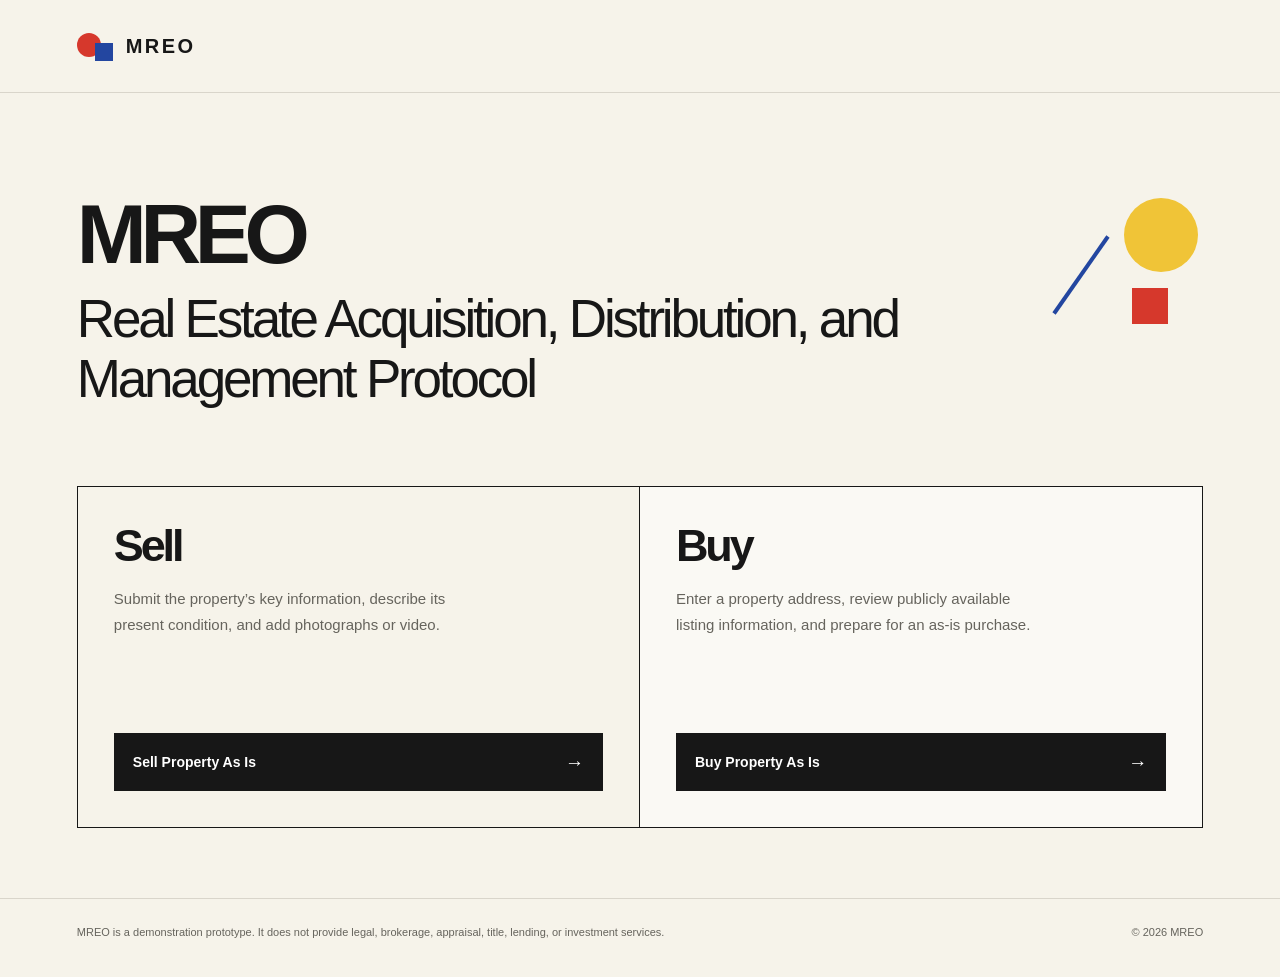
==== index.html @ d744390f "Update index.html" ====
<!DOCTYPE html>
<html lang="en">
<head>
  <meta charset="UTF-8">
  <meta name="viewport" content="width=device-width, initial-scale=1.0">

  <meta
    name="description"
    content="MREO provides a streamlined prototype for buying and selling real estate as is."
  >

  <title>MREO | Real Estate Protocol</title>

  <link rel="stylesheet" href="styles.css">
</head>

<body class="landing-page">
  <header class="site-header">
    <a class="brand" href="index.html" aria-label="MREO home">
      <span class="brand-mark" aria-hidden="true">
        <span class="brand-circle"></span>
        <span class="brand-square"></span>
      </span>

      <span class="brand-name">MREO</span>
    </a>


  </header>

  <main>
    <section class="hero" aria-labelledby="main-heading">
      <div class="hero-decoration" aria-hidden="true">
        <span class="shape shape-circle"></span>
        <span class="shape shape-line"></span>
        <span class="shape shape-square"></span>
      </div>

      <div class="hero-content">

        <h1 id="main-heading">
          MREO
          <span>Real Estate Acquisition, Distribution, and Management Protocol</span>
        </h1>


      </div>

      <div class="action-grid" aria-label="Choose a property pathway">
        <article class="pathway-card seller-card">
          <div>

            <h2>Sell</h2>

            <p>
              Submit the property’s key information, describe its present
              condition, and add photographs or video.
            </p>
          </div>

          <a class="action-button action-button-dark" href="seller.html">
            <span>Sell Property As Is</span>
            <span class="button-arrow" aria-hidden="true">→</span>
          </a>
        </article>

        <article class="pathway-card buyer-card">
          <div>

            <h2>Buy</h2>

            <p>
              Enter a property address, review publicly available listing
              information, and prepare for an as-is purchase.
            </p>
          </div>

          <a class="action-button action-button-dark" href="buyer.html">
            <span>Buy Property As Is</span>
            <span class="button-arrow" aria-hidden="true">→</span>
          </a>
        </article>
      </div>
    </section>


  </main>

  <footer class="site-footer">
    <p>
      MREO is a demonstration prototype. It does not provide legal, brokerage,
      appraisal, title, lending, or investment services.
    </p>

    <p>&copy; <span id="current-year">2026</span> MREO</p>
  </footer>

  <script src="app.js"></script>
</body>
</html>
---- styles.css ----
/* =========================================
   MREO — BAUHAUS DESIGN SYSTEM
   ========================================= */

:root {
  --paper: #f6f3ea;
  --white: #ffffff;
  --ink: #171717;
  --muted: #66645d;
  --line: #d9d5cb;

  --red: #d6382c;
  --blue: #2346a0;
  --yellow: #f0c437;

  --max-width: 1180px;
  --page-padding: clamp(22px, 6vw, 82px);

  --font:
    "Avenir Next",
    Avenir,
    "Helvetica Neue",
    Helvetica,
    Arial,
    sans-serif;
}

/* =========================================
   GENERAL
   ========================================= */

*,
*::before,
*::after {
  box-sizing: border-box;
}

html {
  scroll-behavior: smooth;
}

body {
  margin: 0;
  min-width: 320px;
  min-height: 100vh;

  background: var(--paper);
  color: var(--ink);

  font-family: var(--font);
  font-size: 16px;
  line-height: 1.6;

  -webkit-font-smoothing: antialiased;
  -moz-osx-font-smoothing: grayscale;
}

a {
  color: inherit;
}

button,
input,
select,
textarea {
  font: inherit;
}

button,
a,
input,
select,
textarea {
  -webkit-tap-highlight-color: transparent;
}

::selection {
  background: var(--yellow);
  color: var(--ink);
}

/* =========================================
   HEADER
   ========================================= */

.site-header {
  width: 100%;
  max-width: calc(var(--max-width) + (var(--page-padding) * 2));

  margin: 0 auto;
  padding: 30px var(--page-padding);

  display: flex;
  align-items: center;
  justify-content: space-between;

  border-bottom: 1px solid var(--line);
}

.brand {
  display: inline-flex;
  align-items: center;
  gap: 13px;

  text-decoration: none;
}

.brand-mark {
  position: relative;

  width: 36px;
  height: 32px;

  display: block;
}

.brand-circle {
  position: absolute;
  top: 3px;
  left: 0;

  width: 24px;
  height: 24px;

  background: var(--red);
  border-radius: 50%;
}

.brand-square {
  position: absolute;
  right: 0;
  bottom: 1px;

  width: 18px;
  height: 18px;

  background: var(--blue);
}

.brand-name {
  font-size: 20px;
  font-weight: 800;
  letter-spacing: 0.12em;
}

.prototype-label {
  margin: 0;

  color: var(--muted);

  font-size: 12px;
  font-weight: 600;
  letter-spacing: 0.08em;
  text-transform: uppercase;
}

/* =========================================
   LANDING PAGE
   ========================================= */

.hero {
  position: relative;

  width: 100%;
  max-width: calc(var(--max-width) + (var(--page-padding) * 2));

  margin: 0 auto;
  padding: 100px var(--page-padding) 70px;
}

.hero-content {
  position: relative;
  z-index: 1;

  max-width: 850px;
}

.eyebrow,
.section-label {
  margin: 0 0 22px;

  color: var(--blue);

  font-size: 12px;
  font-weight: 800;
  letter-spacing: 0.16em;
  text-transform: uppercase;
}

.hero h1 {
  max-width: 850px;

  margin: 0;

  font-size: clamp(40px, 7vw, 84px);
  font-weight: 800;
  letter-spacing: -0.075em;
  line-height: 0.98;
}

.hero h1 span {
  display: block;

  margin-top: 14px;

  font-size: clamp(26px, 4.2vw, 53px);
  font-weight: 500;
  letter-spacing: -0.06em;
  line-height: 1.12;
}

.hero-introduction {
  max-width: 630px;

  margin: 28px 0 0;

  color: var(--muted);

  font-size: clamp(16px, 2vw, 19px);
  line-height: 1.75;
}

/* =========================================
   GEOMETRIC ACCENTS
   ========================================= */

.hero-decoration {
  position: absolute;
  top: 105px;
  right: var(--page-padding);

  width: 130px;
  height: 130px;

  pointer-events: none;
}

.shape {
  position: absolute;
  display: block;
}

.shape-circle {
  top: 0;
  right: 5px;

  width: 74px;
  height: 74px;

  background: var(--yellow);
  border-radius: 50%;
}

.shape-square {
  right: 35px;
  bottom: 4px;

  width: 36px;
  height: 36px;

  background: var(--red);
}

.shape-line {
  top: 30px;
  left: 6px;

  width: 4px;
  height: 94px;

  background: var(--blue);

  transform: rotate(35deg);
}

/* =========================================
   SELL / BUY CARDS
   ========================================= */

.action-grid {
  display: grid;
  grid-template-columns: repeat(2, minmax(0, 1fr));
  gap: 0;

  margin-top: 78px;

  border: 1px solid var(--ink);
}

.pathway-card {
  min-height: 340px;

  padding: 36px;

  display: flex;
  flex-direction: column;
  justify-content: space-between;
}

.seller-card {
  border-right: 1px solid var(--ink);
}

.buyer-card {
  background: rgba(255, 255, 255, 0.45);
}

.card-number {
  margin: 0 0 14px;

  color: var(--muted);

  font-size: 12px;
  font-weight: 700;
  letter-spacing: 0.15em;
}

.pathway-card h2 {
  margin: 0;

  font-size: 45px;
  font-weight: 800;
  letter-spacing: -0.07em;
  line-height: 1;
}

.pathway-card h2 + p {
  max-width: 375px;

  margin: 18px 0 28px;

  color: var(--muted);

  font-size: 15px;
  line-height: 1.7;
}

/* =========================================
   BUTTONS
   ========================================= */

.action-button,
.primary-button,
.secondary-button,
.contract-button,
.back-link {
  transition:
    background-color 180ms ease,
    color 180ms ease,
    border-color 180ms ease,
    transform 180ms ease;
}

.action-button {
  min-height: 58px;

  padding: 15px 18px;

  display: flex;
  align-items: center;
  justify-content: space-between;
  gap: 18px;

  border: 1px solid transparent;

  font-size: 14px;
  font-weight: 700;
  text-decoration: none;
}

.action-button-dark {
  background: var(--ink);
  color: var(--white);
}

.action-button-dark:hover {
  background: var(--blue);
}

.action-button-red {
  background: var(--red);
  color: var(--white);
}

.action-button-red:hover {
  background: var(--ink);
}

.button-arrow {
  font-size: 19px;
  line-height: 1;
}

.primary-button,
.secondary-button,
.contract-button {
  min-height: 54px;

  padding: 13px 20px;

  display: inline-flex;
  align-items: center;
  justify-content: center;
  gap: 10px;

  border: 1px solid var(--ink);
  border-radius: 0;

  cursor: pointer;

  font-size: 14px;
  font-weight: 700;
  text-decoration: none;
}

.primary-button {
  background: var(--ink);
  color: var(--white);
}

.primary-button:hover {
  background: var(--blue);
  border-color: var(--blue);
}

.secondary-button,
.contract-button {
  background: transparent;
  color: var(--ink);
}

.secondary-button:hover,
.contract-button:hover {
  background: var(--yellow);
}

.button-red {
  background: var(--red);
  color: var(--white);

  border-color: var(--red);
}

.button-red:hover {
  background: var(--ink);
  border-color: var(--ink);
}

.button-blue {
  background: var(--blue);
  color: var(--white);

  border-color: var(--blue);
}

.button-blue:hover {
  background: var(--ink);
  border-color: var(--ink);
}

.button-group,
.form-actions {
  display: flex;
  flex-wrap: wrap;
  gap: 12px;

  margin-top: 28px;
}

.action-button:focus-visible,
.primary-button:focus-visible,
.secondary-button:focus-visible,
.contract-button:focus-visible,
.back-link:focus-visible {
  outline: 3px solid var(--yellow);
  outline-offset: 4px;
}

/* =========================================
   PRINCIPLES
   ========================================= */

.principles {
  max-width: calc(var(--max-width) + (var(--page-padding) * 2));

  margin: 0 auto;
  padding: 0 var(--page-padding) 56px;

  display: flex;
  flex-wrap: wrap;
  gap: 12px 34px;
}

.principles p {
  margin: 0;

  color: var(--muted);

  font-size: 12px;
  font-weight: 700;
  letter-spacing: 0.08em;
  text-transform: uppercase;
}

.principles p::before {
  width: 8px;
  height: 8px;

  margin-right: 9px;

  display: inline-block;

  background: var(--red);
  border-radius: 50%;

  content: "";
}

.principles p:nth-child(2)::before {
  background: var(--blue);
  border-radius: 0;
}

.principles p:nth-child(3)::before {
  background: var(--yellow);
  border-radius: 0;

  transform: rotate(45deg);
}

/* =========================================
   INTERIOR PAGES
   ========================================= */

.page-shell,
.content-shell,
.interior-page {
  width: 100%;
  max-width: calc(var(--max-width) + (var(--page-padding) * 2));

  margin: 0 auto;
  padding: 62px var(--page-padding) 90px;
}

.back-link {
  display: inline-flex;
  align-items: center;
  gap: 8px;

  margin-bottom: 36px;

  color: var(--muted);

  font-size: 13px;
  font-weight: 600;
  text-decoration: none;
}

.back-link:hover {
  color: var(--red);
}

.page-heading,
.page-intro {
  max-width: 760px;

  margin-bottom: 42px;
}

.page-heading h1,
.page-intro h1,
.interior-page h1 {
  margin: 0 0 16px;

  font-size: clamp(40px, 7vw, 74px);
  font-weight: 800;
  letter-spacing: -0.08em;
  line-height: 1;
}

.page-heading > p:not(.eyebrow),
.page-intro > p:not(.eyebrow) {
  max-width: 650px;

  margin: 0;

  color: var(--muted);

  font-size: 17px;
  line-height: 1.75;
}

.content-layout,
.two-column-layout {
  display: grid;
  grid-template-columns: minmax(0, 1.7fr) minmax(270px, 0.85fr);
  gap: 35px;

  align-items: start;
}

/* =========================================
   FORMS AND INFORMATION PANELS
   ========================================= */

.form-panel,
.info-panel,
.detail-card,
.property-card,
.result-card,
.contract-panel {
  padding: 30px;

  background: rgba(255, 255, 255, 0.56);

  border: 1px solid var(--ink);
}

.info-panel,
.detail-card {
  position: sticky;
  top: 24px;

  background: transparent;
}

.form-panel h2,
.info-panel h2,
.detail-card h2,
.property-card h2,
.result-card h2,
.contract-panel h2 {
  margin: 0 0 20px;

  font-size: 24px;
  font-weight: 800;
  letter-spacing: -0.05em;
  line-height: 1.1;
}

.info-panel p,
.detail-card p,
.property-card p,
.result-card p {
  color: var(--muted);

  font-size: 14px;
  line-height: 1.75;
}

.info-panel ul,
.detail-card ul {
  margin: 20px 0 0;
  padding-left: 19px;

  color: var(--muted);

  font-size: 14px;
  line-height: 1.8;
}

.info-panel li + li,
.detail-card li + li {
  margin-top: 8px;
}

.form-grid {
  display: grid;
  grid-template-columns: repeat(2, minmax(0, 1fr));
  gap: 20px;
}

.form-field,
.field-group {
  display: flex;
  flex-direction: column;
  gap: 8px;
}

.full-width,
.field-full,
.span-two {
  grid-column: 1 / -1;
}

label,
.field-label {
  color: var(--ink);

  font-size: 13px;
  font-weight: 700;
}

input,
select,
textarea {
  width: 100%;
  min-height: 49px;

  padding: 12px 13px;

  background: var(--white);
  color: var(--ink);

  border: 1px solid var(--line);
  border-radius: 0;

  outline: none;

  transition:
    border-color 180ms ease,
    box-shadow 180ms ease;
}

input:focus,
select:focus,
textarea:focus {
  border-color: var(--blue);

  box-shadow: 0 0 0 2px rgba(35, 70, 160, 0.12);
}

input::placeholder,
textarea::placeholder {
  color: #99958b;
}

textarea {
  min-height: 120px;

  resize: vertical;
}

.field-note,
.helper-text {
  margin: 0;

  color: var(--muted);

  font-size: 12px;
  line-height: 1.6;
}

/* =========================================
   UPLOADS
   ========================================= */

.upload-area,
.file-drop-zone {
  position: relative;

  min-height: 160px;

  padding: 25px;

  display: flex;
  flex-direction: column;
  align-items: center;
  justify-content: center;

  background: rgba(255, 255, 255, 0.65);

  border: 1px dashed var(--ink);

  text-align: center;
}

.upload-area input[type="file"],
.file-drop-zone input[type="file"] {
  max-width: 100%;

  margin-top: 12px;

  border: 0;
}

.upload-title {
  margin: 0 0 4px;

  font-size: 15px;
  font-weight: 700;
}

.upload-note {
  margin: 0;

  color: var(--muted);

  font-size: 12px;
}

.media-preview,
.preview-grid,
.upload-preview {
  display: grid;
  grid-template-columns: repeat(auto-fit, minmax(110px, 1fr));
  gap: 12px;

  margin-top: 16px;
}

.media-preview img,
.media-preview video,
.preview-grid img,
.preview-grid video,
.upload-preview img,
.upload-preview video {
  width: 100%;
  height: 110px;

  display: block;

  object-fit: cover;

  border: 1px solid var(--line);
}

/* =========================================
   BUYER SEARCH AND RESULTS
   ========================================= */

.search-row,
.address-search {
  display: flex;
  align-items: stretch;
  gap: 12px;
}

.search-row input,
.address-search input {
  flex: 1;
}

.search-row button,
.address-search button {
  flex-shrink: 0;
}

.search-result,
.result-message,
.form-message,
.status-message {
  margin-top: 20px;
  padding: 15px 17px;

  background: rgba(240, 196, 55, 0.15);

  border-left: 4px solid var(--yellow);

  font-size: 14px;
  line-height: 1.7;
}

.success-message,
.status-success {
  background: rgba(35, 70, 160, 0.09);

  border-left-color: var(--blue);
}

.error-message,
.status-error {
  background: rgba(214, 56, 44, 0.09);

  border-left-color: var(--red);
}

.hidden,
[hidden] {
  display: none !important;
}

/* =========================================
   CHECKBOXES
   ========================================= */

.checkbox-row,
.checkbox-field {
  display: flex;
  align-items: flex-start;
  gap: 11px;

  margin-top: 8px;
}

.checkbox-row input[type="checkbox"],
.checkbox-field input[type="checkbox"] {
  width: 18px;
  min-width: 18px;
  min-height: 18px;
  height: 18px;

  margin-top: 3px;

  accent-color: var(--blue);
}

.checkbox-row label,
.checkbox-field label {
  font-size: 13px;
  font-weight: 500;
  line-height: 1.65;
}

/* =========================================
   CONTRACT VIEWER
   ========================================= */

.contract-modal,
.modal-overlay {
  position: fixed;
  inset: 0;
  z-index: 20;

  padding: 25px;

  display: flex;
  align-items: center;
  justify-content: center;

  background: rgba(23, 23, 23, 0.65);
}

.contract-content,
.modal-content {
  width: 100%;
  max-width: 780px;
  max-height: 88vh;

  padding: 34px;

  overflow-y: auto;

  background: var(--white);

  border: 1px solid var(--ink);
}

.contract-header,
.modal-header {
  margin-bottom: 22px;

  display: flex;
  align-items: flex-start;
  justify-content: space-between;
  gap: 20px;

  border-bottom: 1px solid var(--line);
}

.contract-header h2,
.modal-header h2 {
  margin: 0 0 18px;

  font-size: 25px;
  font-weight: 800;
  letter-spacing: -0.05em;
}

.close-modal,
.modal-close {
  width: 38px;
  height: 38px;

  display: inline-flex;
  align-items: center;
  justify-content: center;

  background: transparent;

  border: 1px solid var(--ink);

  cursor: pointer;

  font-size: 21px;
  line-height: 1;
}

.close-modal:hover,
.modal-close:hover {
  background: var(--yellow);
}

.contract-body {
  font-size: 13px;
  line-height: 1.7;
}

.contract-body h3 {
  margin: 18px 0 6px;

  font-size: 13px;
  font-weight: 800;
}

.contract-body p {
  margin: 0 0 11px;
}

.signature-grid {
  margin-top: 28px;

  display: grid;
  grid-template-columns: repeat(2, minmax(0, 1fr));
  gap: 25px;
}

.signature-line {
  padding-top: 8px;

  border-top: 1px solid var(--ink);

  font-size: 12px;
}

/* =========================================
   FOOTER
   ========================================= */

.site-footer {
  width: 100%;
  max-width: calc(var(--max-width) + (var(--page-padding) * 2));

  margin: 0 auto;
  padding: 24px var(--page-padding) 35px;

  display: flex;
  align-items: flex-start;
  justify-content: space-between;
  gap: 20px;

  border-top: 1px solid var(--line);
}

.site-footer p {
  margin: 0;

  color: var(--muted);

  font-size: 11px;
  line-height: 1.7;
}

.site-footer p:first-child {
  max-width: 590px;
}

.site-footer p:last-child {
  white-space: nowrap;
}

/* =========================================
   TABLETS
   ========================================= */

@media (max-width: 850px) {
  .hero {
    padding-top: 82px;
  }

  .hero-decoration {
    top: 86px;

    width: 94px;
    height: 94px;

    opacity: 0.78;
  }

  .shape-circle {
    width: 54px;
    height: 54px;
  }

  .shape-line {
    height: 68px;
  }

  .shape-square {
    width: 27px;
    height: 27px;
  }

  .content-layout,
  .two-column-layout {
    grid-template-columns: 1fr;
  }

  .info-panel,
  .detail-card {
    position: static;
  }

  .pathway-card {
    min-height: 320px;

    padding: 28px;
  }
}

/* =========================================
   PHONES
   ========================================= */

@media (max-width: 620px) {
  .site-header {
    padding-top: 22px;
    padding-bottom: 22px;
  }

  .prototype-label {
    max-width: 112px;

    font-size: 10px;
    text-align: right;
  }

  .hero {
    padding-top: 74px;
    padding-bottom: 48px;
  }

  .hero-decoration {
    top: 59px;
    right: var(--page-padding);

    transform: scale(0.72);
    transform-origin: top right;
  }

  .hero-content {
    padding-top: 26px;
  }

  .hero-introduction {
    margin-top: 21px;
  }

  .action-grid {
    grid-template-columns: 1fr;

    margin-top: 48px;
  }

  .pathway-card {
    min-height: 275px;

    padding: 25px;
  }

  .seller-card {
    border-right: 0;
    border-bottom: 1px solid var(--ink);
  }

  .principles {
    padding-bottom: 38px;

    gap: 10px 20px;
  }

  .page-shell,
  .content-shell,
  .interior-page {
    padding-top: 42px;
    padding-bottom: 65px;
  }

  .form-panel,
  .info-panel,
  .detail-card,
  .property-card,
  .result-card,
  .contract-panel {
    padding: 22px;
  }

  .form-grid {
    grid-template-columns: 1fr;
  }

  .search-row,
  .address-search {
    flex-direction: column;
  }

  .button-group,
  .form-actions {
    flex-direction: column;
  }

  .button-group > *,
  .form-actions > * {
    width: 100%;
  }

  .contract-modal,
  .modal-overlay {
    padding: 13px;
  }

  .contract-content,
  .modal-content {
    padding: 23px;
  }

  .signature-grid {
    grid-template-columns: 1fr;
    gap: 30px;
  }

  .site-footer {
    flex-direction: column;
    gap: 12px;
  }
}

/* =========================================
   REDUCED MOTION
   ========================================= */

@media (prefers-reduced-motion: reduce) {
  html {
    scroll-behavior: auto;
  }

  *,
  *::before,
  *::after {
    transition-duration: 0.01ms !important;
    animation-duration: 0.01ms !important;
    animation-iteration-count: 1 !important;
  }
}

/* =========================================
   CONTRACT PRINTING
   ========================================= */

@media print {
  body {
    background: #ffffff;
  }

  .site-header,
  .site-footer,
  .back-link,
  .button-group,
  .form-actions,
  .close-modal,
  .modal-close {
    display: none !important;
  }

  .contract-modal,
  .modal-overlay {
    position: static;

    padding: 0;

    display: block;

    background: transparent;
  }

  .contract-content,
  .modal-content {
    width: 100%;
    max-width: none;
    max-height: none;

    padding: 0;

    overflow: visible;

    border: 0;
  }

  .contract-body {
    font-size: 11px;
    line-height: 1.5;
  }
}
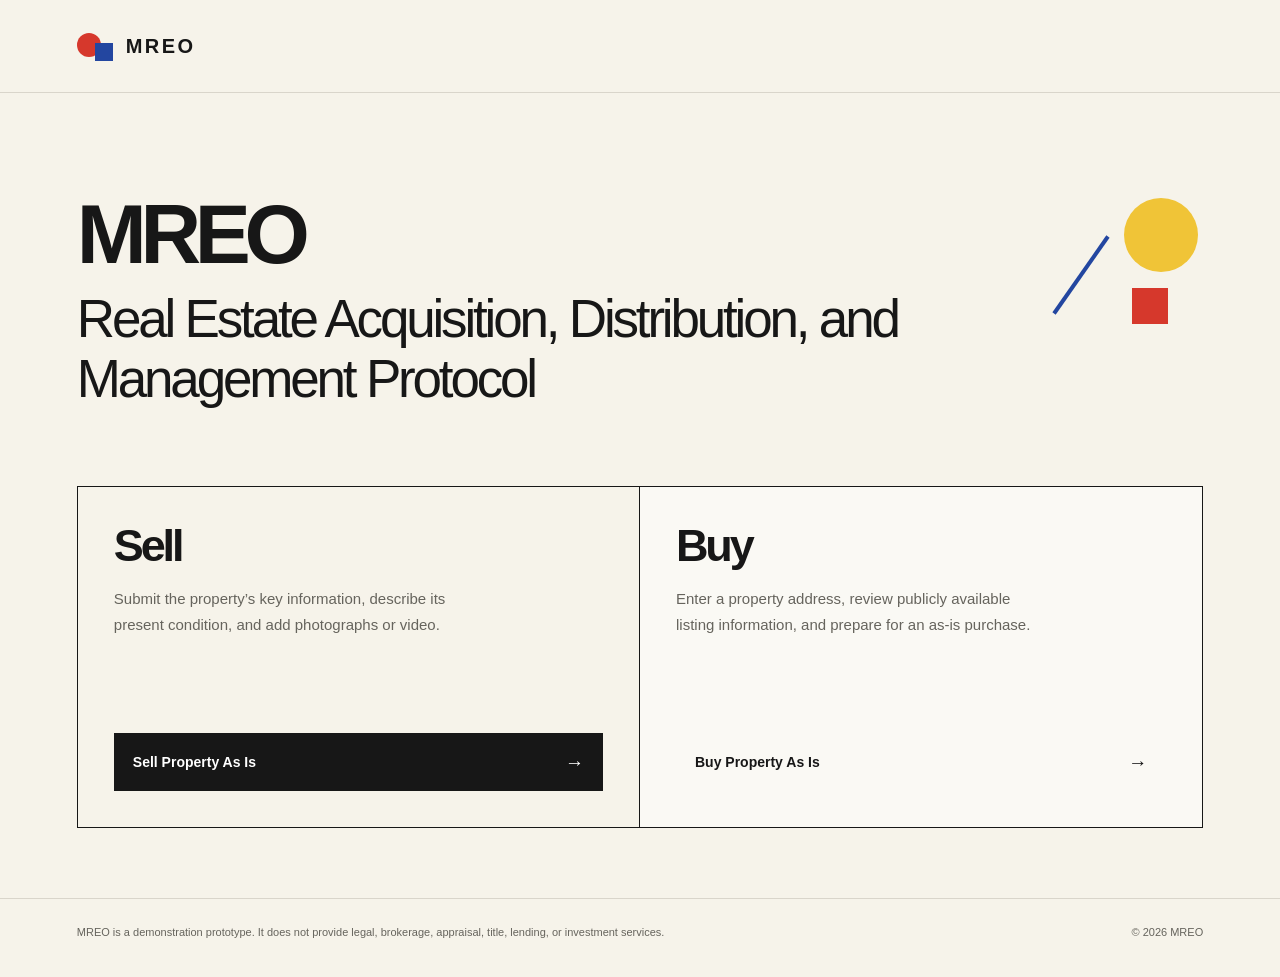
==== commit eb648a22: "Update index.html" ====
--- a/index.html
+++ b/index.html
@@ -75,7 +75,7 @@
             </p>
           </div>
 
-          <a class="action-button action-button-dark" href="buyer.html">
+          <a class="action-button action-button-blue" href="buyer.html">
             <span>Buy Property As Is</span>
             <span class="button-arrow" aria-hidden="true">→</span>
           </a>
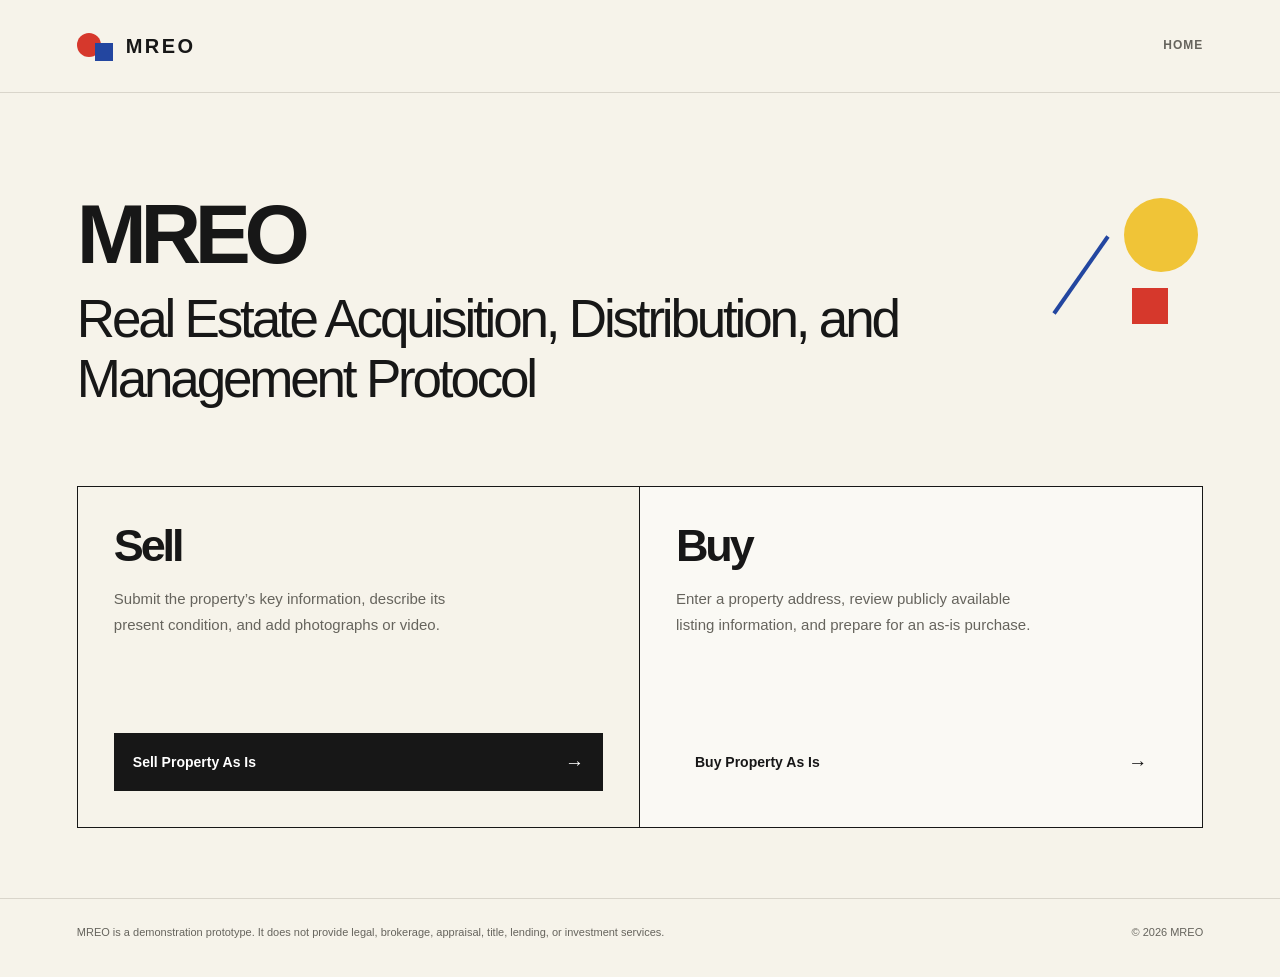
==== commit 43dbf4e9: "Update index.html" ====
--- a/index.html
+++ b/index.html
@@ -25,7 +25,7 @@
       <span class="brand-name">MREO</span>
     </a>
 
-
+    <p class="prototype-label">Home</p>
   </header>
 
   <main>
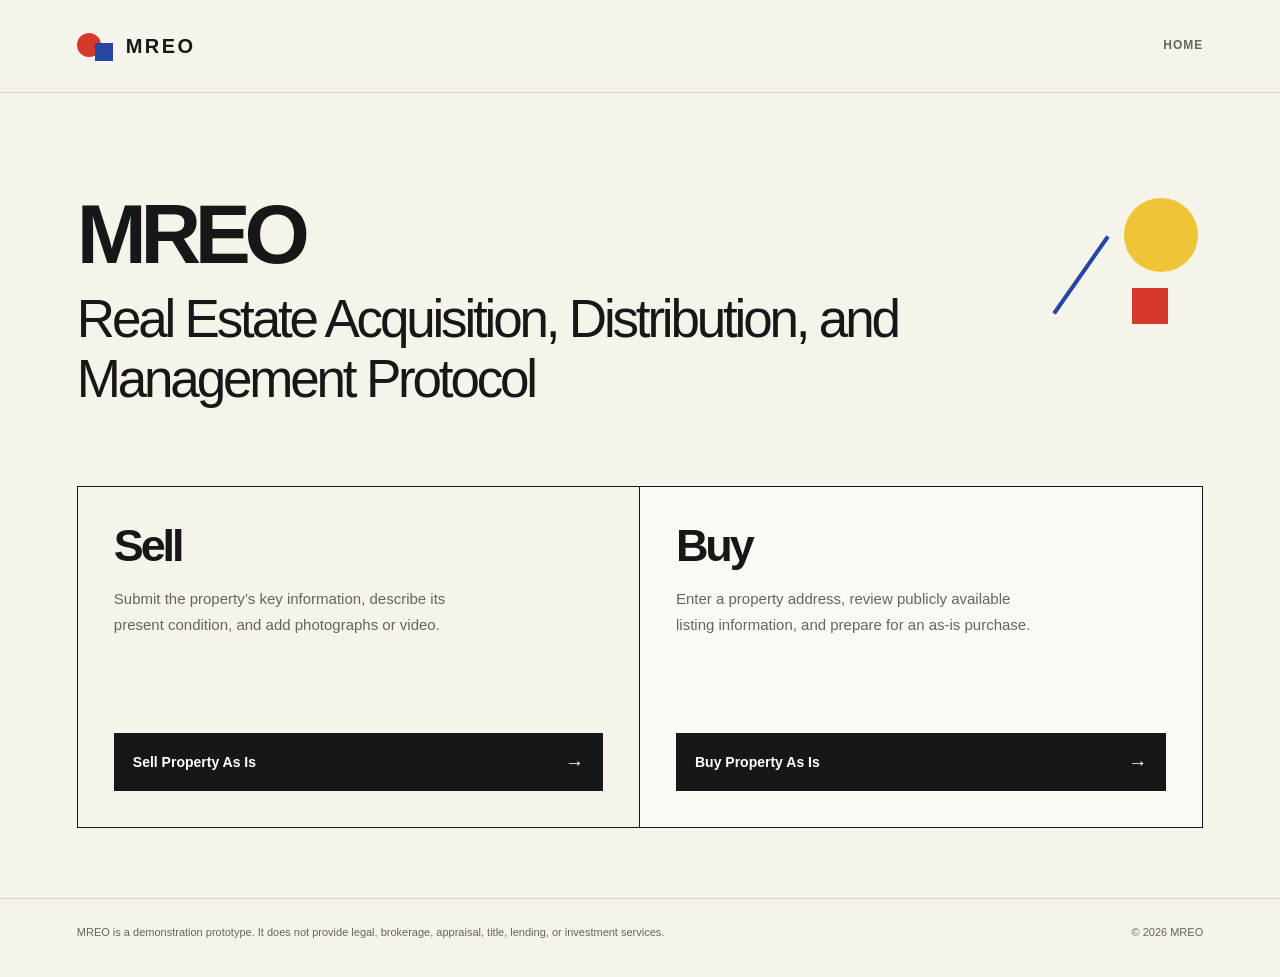
==== commit 2ce17001: "Update index.html" ====
--- a/index.html
+++ b/index.html
@@ -75,7 +75,7 @@
             </p>
           </div>
 
-          <a class="action-button action-button-blue" href="buyer.html">
+          <a class="action-button action-button-dark" href="buyer.html">
             <span>Buy Property As Is</span>
             <span class="button-arrow" aria-hidden="true">→</span>
           </a>
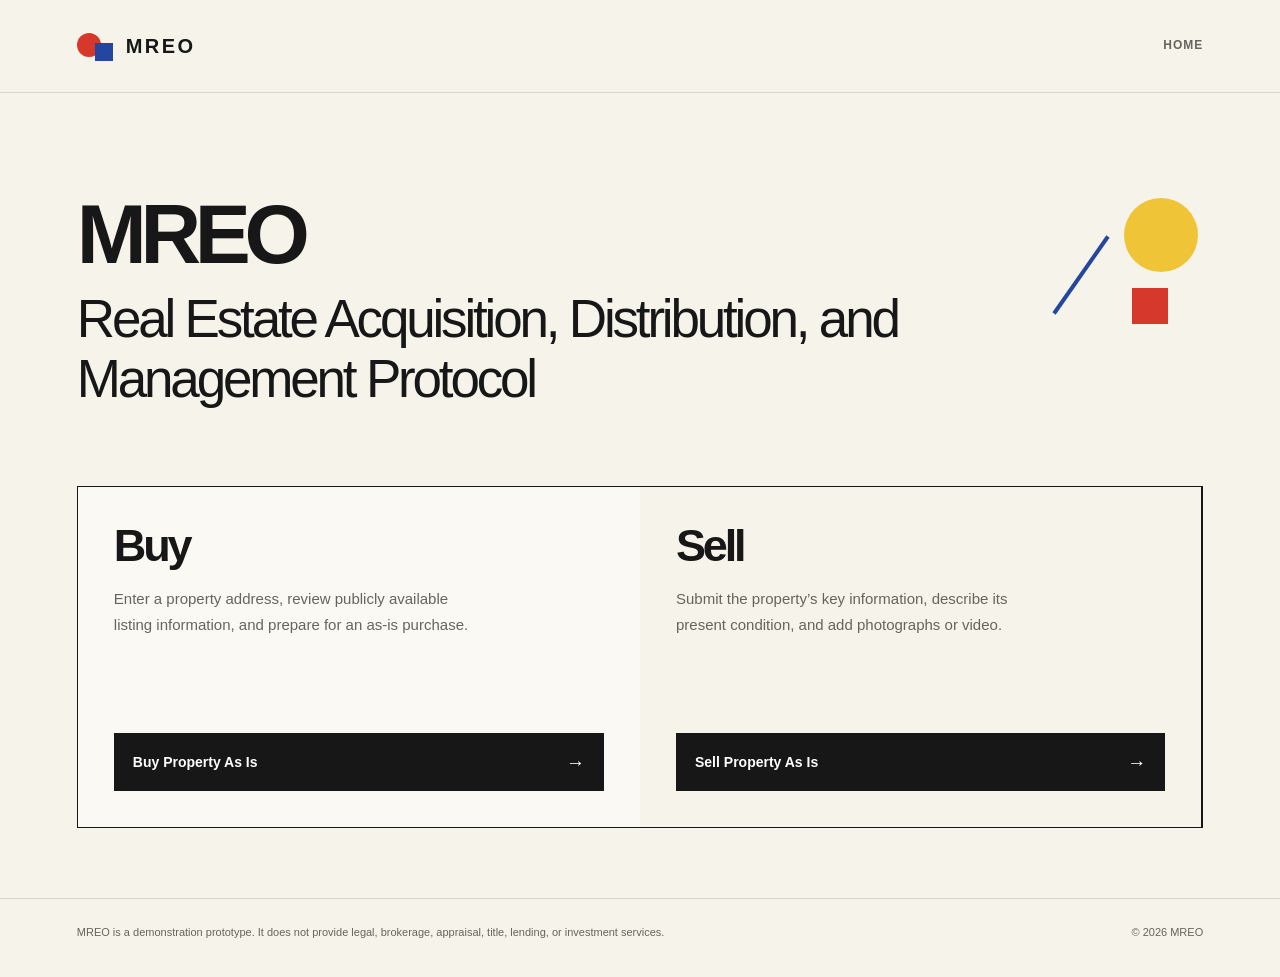
==== commit d1495588: "Update index.html" ====
--- a/index.html
+++ b/index.html
@@ -47,6 +47,23 @@
       </div>
 
       <div class="action-grid" aria-label="Choose a property pathway">
+        <article class="pathway-card buyer-card">
+          <div>
+
+            <h2>Buy</h2>
+
+            <p>
+              Enter a property address, review publicly available listing
+              information, and prepare for an as-is purchase.
+            </p>
+          </div>
+
+          <a class="action-button action-button-dark" href="buyer.html">
+            <span>Buy Property As Is</span>
+            <span class="button-arrow" aria-hidden="true">→</span>
+          </a>
+        </article>
+        
         <article class="pathway-card seller-card">
           <div>
 
@@ -64,22 +81,7 @@
           </a>
         </article>
 
-        <article class="pathway-card buyer-card">
-          <div>
 
-            <h2>Buy</h2>
-
-            <p>
-              Enter a property address, review publicly available listing
-              information, and prepare for an as-is purchase.
-            </p>
-          </div>
-
-          <a class="action-button action-button-dark" href="buyer.html">
-            <span>Buy Property As Is</span>
-            <span class="button-arrow" aria-hidden="true">→</span>
-          </a>
-        </article>
       </div>
     </section>
 
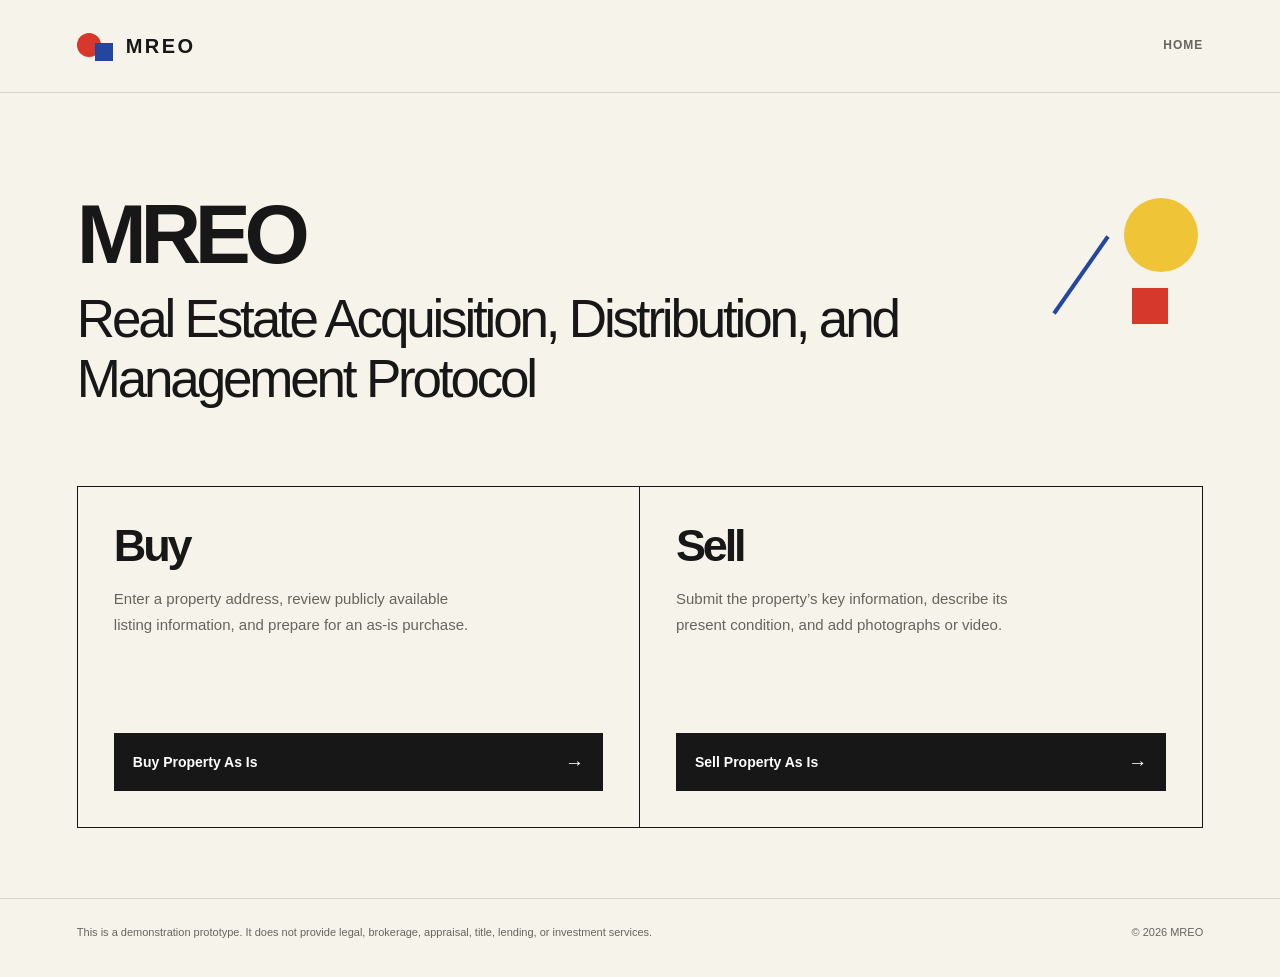
==== commit f83ab5d4: "Update index.html" ====
--- a/index.html
+++ b/index.html
@@ -90,7 +90,7 @@
 
   <footer class="site-footer">
     <p>
-      MREO is a demonstration prototype. It does not provide legal, brokerage,
+      This is a demonstration prototype. It does not provide legal, brokerage,
       appraisal, title, lending, or investment services.
     </p>
 
--- a/styles.css
+++ b/styles.css
@@ -192,7 +192,7 @@
 
   margin: 0;
 
-  font-size: clamp(40px, 7vw, 84px);
+  font-size: clamp(56px, 7vw, 84px);
   font-weight: 800;
   letter-spacing: -0.075em;
   line-height: 0.98;
@@ -297,12 +297,9 @@
   justify-content: space-between;
 }
 
-.seller-card {
+
+.buyer-card {
   border-right: 1px solid var(--ink);
-}
-
-.buyer-card {
-  background: rgba(255, 255, 255, 0.45);
 }
 
 .card-number {
@@ -851,6 +848,11 @@
   line-height: 1.7;
 }
 
+.search-result {
+  background: #e1f3d8;
+  border-left: 4px solid #6fa85f;
+}
+
 .success-message,
 .status-success {
   background: rgba(35, 70, 160, 0.09);
@@ -1148,7 +1150,7 @@
     padding: 25px;
   }
 
-  .seller-card {
+  .buyer-card {
     border-right: 0;
     border-bottom: 1px solid var(--ink);
   }
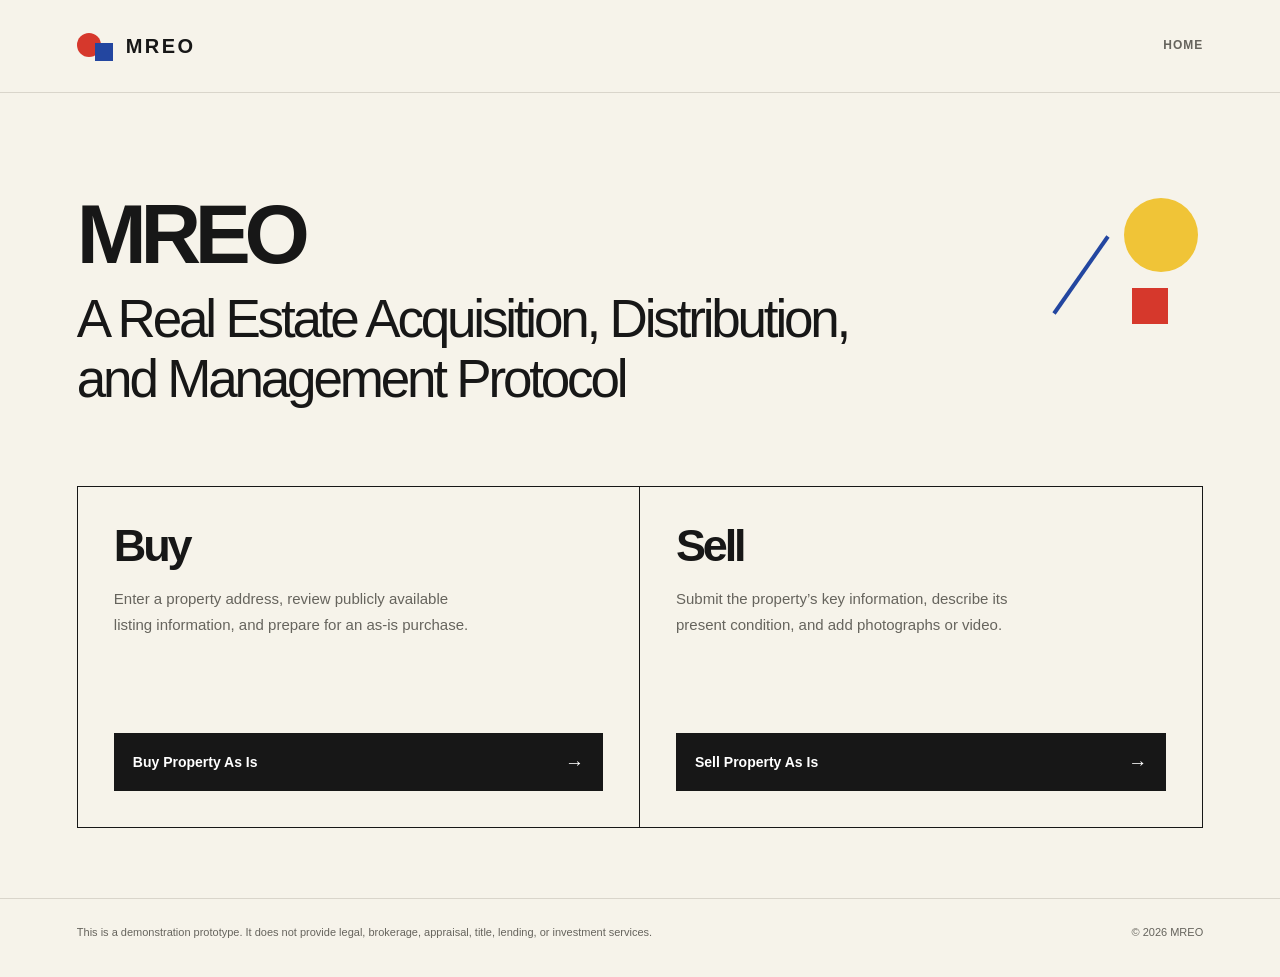
==== commit 1337080d: "Update index.html" ====
--- a/index.html
+++ b/index.html
@@ -40,7 +40,7 @@
 
         <h1 id="main-heading">
           MREO
-          <span>Real Estate Acquisition, Distribution, and Management Protocol</span>
+          <span>A Real Estate Acquisition, Distribution, and Management Protocol</span>
         </h1>
 
 
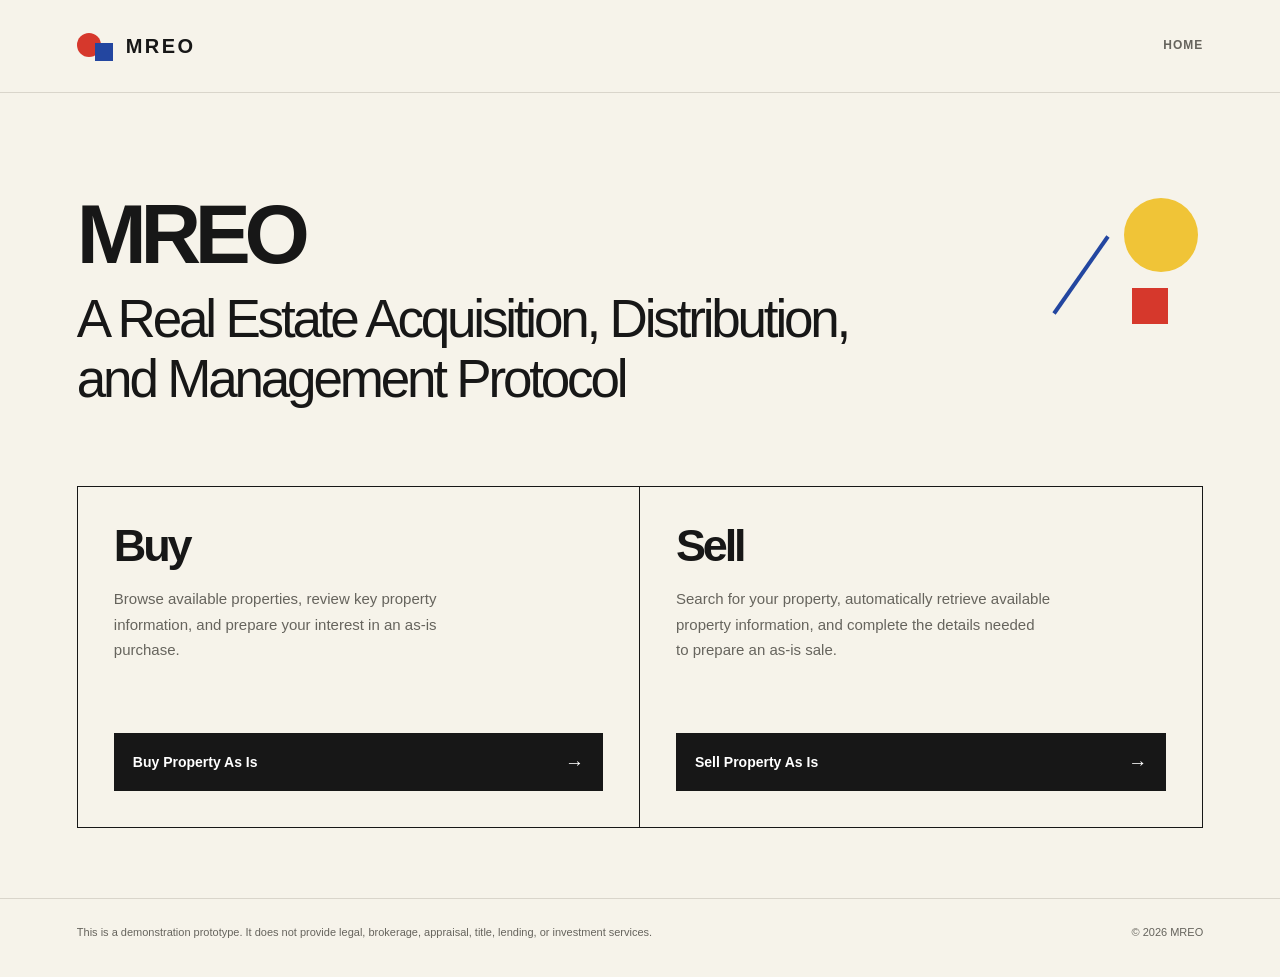
==== commit 794f3bda: "Update index.html" ====
--- a/index.html
+++ b/index.html
@@ -2,7 +2,11 @@
 <html lang="en">
 <head>
   <meta charset="UTF-8">
-  <meta name="viewport" content="width=device-width, initial-scale=1.0">
+
+  <meta
+    name="viewport"
+    content="width=device-width, initial-scale=1.0"
+  >
 
   <meta
     name="description"
@@ -16,7 +20,11 @@
 
 <body class="landing-page">
   <header class="site-header">
-    <a class="brand" href="index.html" aria-label="MREO home">
+    <a
+      class="brand"
+      href="index.html"
+      aria-label="MREO home"
+    >
       <span class="brand-mark" aria-hidden="true">
         <span class="brand-circle"></span>
         <span class="brand-square"></span>
@@ -29,72 +37,102 @@
   </header>
 
   <main>
-    <section class="hero" aria-labelledby="main-heading">
-      <div class="hero-decoration" aria-hidden="true">
+    <section
+      class="hero"
+      aria-labelledby="main-heading"
+    >
+      <div
+        class="hero-decoration"
+        aria-hidden="true"
+      >
         <span class="shape shape-circle"></span>
         <span class="shape shape-line"></span>
         <span class="shape shape-square"></span>
       </div>
 
       <div class="hero-content">
-
         <h1 id="main-heading">
           MREO
-          <span>A Real Estate Acquisition, Distribution, and Management Protocol</span>
+          <span>
+            A Real Estate Acquisition, Distribution, and Management Protocol
+          </span>
         </h1>
-
-
       </div>
 
-      <div class="action-grid" aria-label="Choose a property pathway">
+      <div
+        class="action-grid"
+        aria-label="Choose a property pathway"
+      >
+
+        <!-- BUYER PATHWAY -->
+
         <article class="pathway-card buyer-card">
           <div>
-
             <h2>Buy</h2>
 
             <p>
-              Enter a property address, review publicly available listing
-              information, and prepare for an as-is purchase.
+              Browse available properties, review key property
+              information, and prepare your interest in an as-is
+              purchase.
             </p>
           </div>
 
-          <a class="action-button action-button-dark" href="buyer.html">
+          <a
+            class="action-button action-button-dark"
+            href="buyer.html"
+          >
             <span>Buy Property As Is</span>
-            <span class="button-arrow" aria-hidden="true">→</span>
+
+            <span
+              class="button-arrow"
+              aria-hidden="true"
+            >
+              →
+            </span>
           </a>
         </article>
-        
+
+        <!-- SELLER PATHWAY -->
+
         <article class="pathway-card seller-card">
           <div>
-
             <h2>Sell</h2>
 
             <p>
-              Submit the property’s key information, describe its present
-              condition, and add photographs or video.
+              Search for your property, automatically retrieve
+              available property information, and complete the
+              details needed to prepare an as-is sale.
             </p>
           </div>
 
-          <a class="action-button action-button-dark" href="seller.html">
+          <a
+            class="action-button action-button-dark"
+            href="seller.html"
+          >
             <span>Sell Property As Is</span>
-            <span class="button-arrow" aria-hidden="true">→</span>
+
+            <span
+              class="button-arrow"
+              aria-hidden="true"
+            >
+              →
+            </span>
           </a>
         </article>
 
-
       </div>
     </section>
-
-
   </main>
 
   <footer class="site-footer">
     <p>
-      This is a demonstration prototype. It does not provide legal, brokerage,
-      appraisal, title, lending, or investment services.
+      This is a demonstration prototype. It does not provide legal,
+      brokerage, appraisal, title, lending, or investment services.
     </p>
 
-    <p>&copy; <span id="current-year">2026</span> MREO</p>
+    <p>
+      &copy; <span id="current-year">2026</span> MREO
+    </p>
   </footer>
 
   <script src="app.js"></script>
--- a/styles.css
+++ b/styles.css
@@ -296,7 +296,6 @@
   flex-direction: column;
   justify-content: space-between;
 }
-
 
 .buyer-card {
   border-right: 1px solid var(--ink);
@@ -455,6 +454,19 @@
   border-color: var(--ink);
 }
 
+.primary-button:disabled,
+.secondary-button:disabled,
+.contract-button:disabled {
+  cursor: wait;
+  opacity: 0.62;
+}
+
+.primary-button:disabled:hover,
+.secondary-button:disabled:hover,
+.contract-button:disabled:hover {
+  transform: none;
+}
+
 .button-group,
 .form-actions {
   display: flex;
@@ -853,6 +865,27 @@
   border-left: 4px solid #6fa85f;
 }
 
+.property-autofill-message {
+  margin: 10px 0 0;
+
+  color: #3f5f36;
+
+  font-size: 13px;
+  font-weight: 600;
+  line-height: 1.65;
+}
+
+.property-review-note {
+  margin: -8px 0 24px;
+}
+
+input[data-autofilled="true"],
+select[data-autofilled="true"],
+textarea[data-autofilled="true"] {
+  background: #f2faee;
+  border-color: #8db77e;
+}
+
 .success-message,
 .status-success {
   background: rgba(35, 70, 160, 0.09);
@@ -1016,6 +1049,138 @@
 }
 
 /* =========================================
+   AVAILABLE PROPERTY MARKETPLACE
+   ========================================= */
+
+.properties-heading {
+  max-width: 820px;
+}
+
+.property-marketplace {
+  width: 100%;
+
+  display: flex;
+  flex-direction: column;
+
+  border-top: 1px solid var(--ink);
+}
+
+.property-row {
+  display: grid;
+  grid-template-columns:
+    180px
+    minmax(0, 1.25fr)
+    minmax(250px, 0.85fr)
+    190px;
+
+  gap: 24px;
+  align-items: center;
+
+  padding: 24px 0;
+
+  border-bottom: 1px solid var(--ink);
+}
+
+.property-thumbnail {
+  width: 100%;
+  aspect-ratio: 4 / 3;
+
+  overflow: hidden;
+
+  background: var(--line);
+  border: 1px solid var(--ink);
+}
+
+.property-thumbnail img {
+  width: 100%;
+  height: 100%;
+
+  display: block;
+
+  object-fit: cover;
+}
+
+.property-main-info {
+  min-width: 0;
+}
+
+.property-location {
+  margin: 0 0 6px;
+
+  color: var(--blue);
+
+  font-size: 11px;
+  font-weight: 800;
+  letter-spacing: 0.12em;
+  text-transform: uppercase;
+}
+
+.property-main-info h2 {
+  margin: 0 0 10px;
+
+  font-size: clamp(22px, 2.2vw, 30px);
+  font-weight: 800;
+  letter-spacing: -0.055em;
+  line-height: 1.05;
+}
+
+.property-description {
+  max-width: 500px;
+
+  margin: 0;
+
+  color: var(--muted);
+
+  font-size: 13px;
+  line-height: 1.65;
+}
+
+.property-facts {
+  display: grid;
+  grid-template-columns: repeat(2, minmax(0, 1fr));
+  gap: 14px 18px;
+}
+
+.property-facts > div {
+  min-width: 0;
+}
+
+.property-fact-label {
+  display: block;
+
+  margin-bottom: 2px;
+
+  color: var(--muted);
+
+  font-size: 10px;
+  font-weight: 700;
+  letter-spacing: 0.08em;
+  text-transform: uppercase;
+}
+
+.property-facts strong {
+  display: block;
+
+  font-size: 14px;
+  line-height: 1.35;
+}
+
+.property-action {
+  display: flex;
+  justify-content: flex-end;
+}
+
+.property-action .primary-button {
+  width: 100%;
+  max-width: 190px;
+
+  padding-right: 16px;
+  padding-left: 16px;
+
+  text-align: center;
+}
+
+/* =========================================
    FOOTER
    ========================================= */
 
@@ -1097,6 +1262,29 @@
     min-height: 320px;
 
     padding: 28px;
+  }
+
+  .property-row {
+    grid-template-columns:
+      160px
+      minmax(0, 1fr);
+
+    gap: 20px;
+  }
+
+  .property-facts {
+    grid-column: 2;
+  }
+
+  .property-action {
+    grid-column: 2;
+
+    justify-content: flex-start;
+  }
+
+  .property-action .primary-button {
+    width: auto;
+    max-width: none;
   }
 }
 
@@ -1209,6 +1397,39 @@
   .signature-grid {
     grid-template-columns: 1fr;
     gap: 30px;
+  }
+
+  .property-row {
+    grid-template-columns: 1fr;
+    gap: 17px;
+
+    padding: 24px 0 28px;
+  }
+
+  .property-thumbnail {
+    aspect-ratio: 16 / 9;
+  }
+
+  .property-main-info,
+  .property-facts,
+  .property-action {
+    grid-column: 1;
+  }
+
+  .property-facts {
+    grid-template-columns:
+      repeat(2, minmax(0, 1fr));
+
+    padding-top: 2px;
+  }
+
+  .property-action {
+    width: 100%;
+  }
+
+  .property-action .primary-button {
+    width: 100%;
+    max-width: none;
   }
 
   .site-footer {
